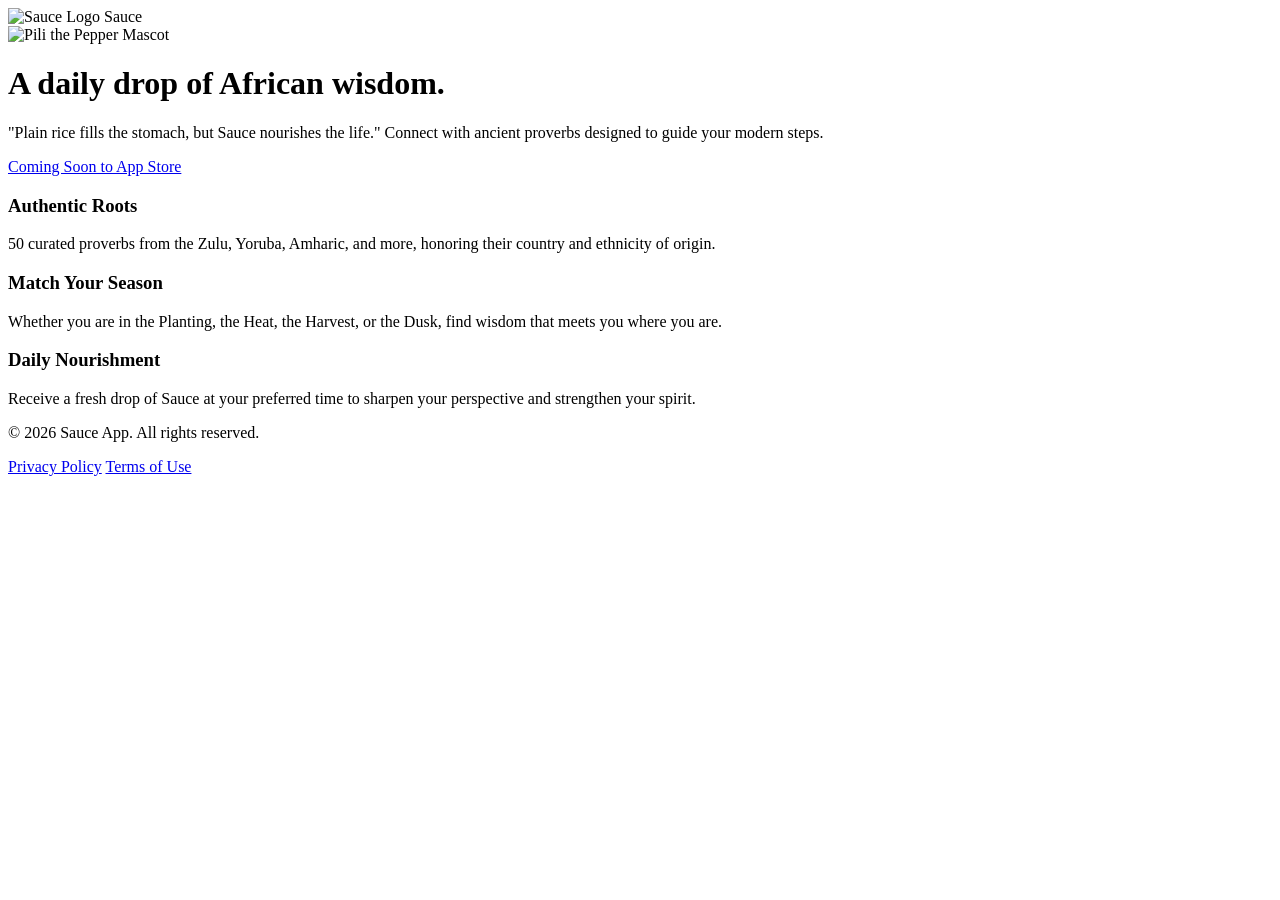
==== index.html @ 98c3d877 "Create initial index.html for Sauce App Initial HTML structure for the Sauce App website, including " ====
<!DOCTYPE html>
<html lang="en">
<head>
    <meta charset="UTF-8">
    <meta name="viewport" content="width=device-width, initial-scale=1.0">
    <title>Sauce | Daily African Wisdom</title>
    <link rel="stylesheet" href="styles.css">
    <link href="https://fonts.googleapis.com/css2?family=DM+Sans:wght@400;700&family=Fraunces:wght@900&display=swap" rel="stylesheet">
</head>
<body>
    <header>
        <div class="logo-container">
            <img src="saucelogo-rnobg.png" alt="Sauce Logo" class="logo-img">
            <span>Sauce</span>
        </div>
    </header>

    <main class="hero">
        <img src="saucelogo-rnobg.png" alt="Pili the Pepper Mascot" class="hero-mascot">
        <h1>A daily drop of African wisdom.</h1>
        <p>"Plain rice fills the stomach, but Sauce nourishes the life." Connect with ancient proverbs designed to guide your modern steps.</p>
        <div class="cta-group">
            <a href="#" class="cta-button">Coming Soon to App Store</a>
        </div>
    </main>

    <section class="features">
        <div class="feature-card">
            <h3>Authentic Roots</h3>
            <p>50 curated proverbs from the Zulu, Yoruba, Amharic, and more, honoring their country and ethnicity of origin.</p>
        </div>
        <div class="feature-card">
            <h3>Match Your Season</h3>
            <p>Whether you are in the Planting, the Heat, the Harvest, or the Dusk, find wisdom that meets you where you are.</p>
        </div>
        <div class="feature-card">
            <h3>Daily Nourishment</h3>
            <p>Receive a fresh drop of Sauce at your preferred time to sharpen your perspective and strengthen your spirit.</p>
        </div>
    </section>

    <footer>
        <p>&copy; 2026 Sauce App. All rights reserved.</p>
        <nav>
            <a href="privacy.html">Privacy Policy</a>
            <a href="terms.html">Terms of Use</a>
        </nav>
    </footer>
</body>
</html>
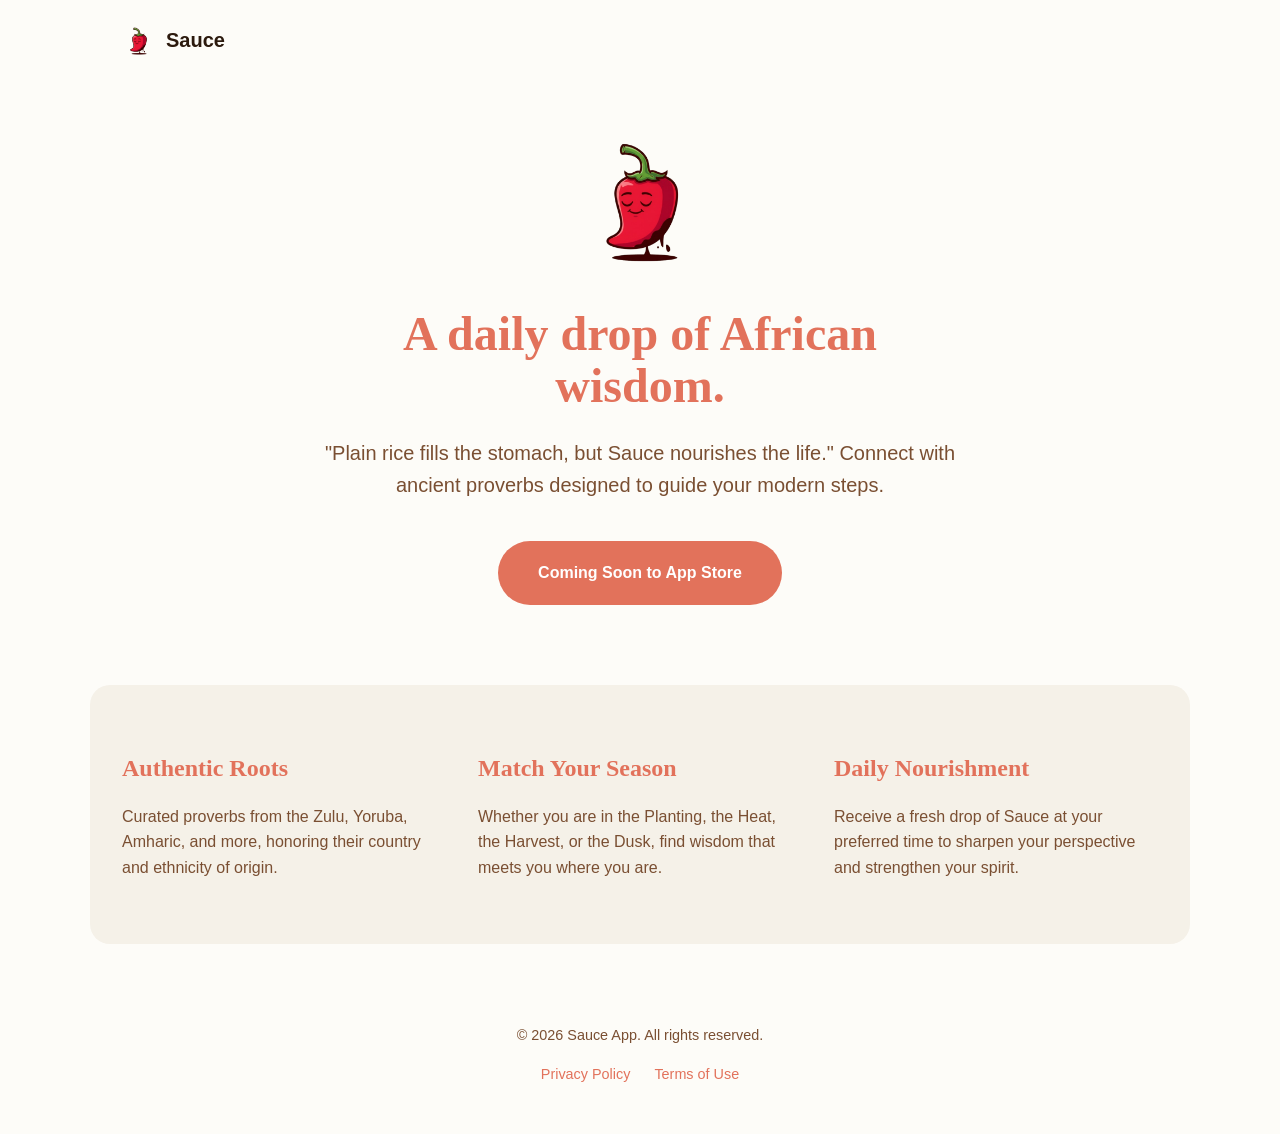
==== commit 3adb4129: "Remove '50' from proverbs description" ====
--- a/index.html
+++ b/index.html
@@ -27,7 +27,7 @@
     <section class="features">
         <div class="feature-card">
             <h3>Authentic Roots</h3>
-            <p>50 curated proverbs from the Zulu, Yoruba, Amharic, and more, honoring their country and ethnicity of origin.</p>
+            <p>Curated proverbs from the Zulu, Yoruba, Amharic, and more, honoring their country and ethnicity of origin.</p>
         </div>
         <div class="feature-card">
             <h3>Match Your Season</h3>
--- a/styles.css
+++ b/styles.css
@@ -0,0 +1,89 @@
+/* Sauce Design Tokens */
+:root {
+    --cream: #FDFCF8;
+    --cream-dark: #F5F1E8;
+    --terracotta: #E2725B;
+    --umber: #2C1A0E;
+    --brown-mid: #7A4F32;
+    --font-display: 'Fraunces', serif;
+    --font-body: 'DM Sans', sans-serif;
+    --radius-lg: 20px;
+}
+
+* { margin: 0; padding: 0; box-sizing: border-box; }
+
+body {
+    background-color: var(--cream);
+    color: var(--umber);
+    font-family: var(--font-body);
+    line-height: 1.6;
+    display: flex;
+    flex-direction: column;
+    min-height: 100vh;
+}
+
+h1, h3 { font-family: var(--font-display); font-weight: 900; }
+
+header {
+    padding: 1.5rem 2rem;
+    max-width: 1100px;
+    margin: 0 auto;
+    width: 100%;
+}
+
+.logo-container { display: flex; align-items: center; gap: 12px; font-weight: 700; font-size: 1.25rem; }
+.logo-img { width: 32px; height: 32px; }
+
+.hero {
+    text-align: center;
+    padding: 3rem 1.5rem;
+    max-width: 700px;
+    margin: 0 auto;
+    flex-grow: 1;
+}
+
+.hero-mascot { width: 140px; margin-bottom: 2rem; }
+.hero h1 { font-size: 3rem; color: var(--terracotta); margin-bottom: 1.5rem; line-height: 1.1; }
+.hero p { font-size: 1.25rem; color: var(--brown-mid); margin-bottom: 2.5rem; }
+
+.cta-button {
+    background-color: var(--terracotta);
+    color: #fff;
+    padding: 1.2rem 2.5rem;
+    border-radius: 100px;
+    text-decoration: none;
+    font-weight: 700;
+    transition: 0.3s ease;
+    display: inline-block;
+}
+
+.cta-button:hover { transform: translateY(-3px); box-shadow: 0 10px 20px rgba(226, 114, 91, 0.2); }
+
+.features {
+    background-color: var(--cream-dark);
+    padding: 4rem 2rem;
+    display: grid;
+    grid-template-columns: repeat(auto-fit, minmax(280px, 1fr));
+    gap: 2rem;
+    max-width: 1100px;
+    margin: 2rem auto;
+    border-radius: var(--radius-lg);
+}
+
+.feature-card h3 { color: var(--terracotta); margin-bottom: 1rem; font-size: 1.5rem; }
+.feature-card p { color: var(--brown-mid); }
+
+footer {
+    padding: 3rem 1rem;
+    text-align: center;
+    font-size: 0.9rem;
+    color: var(--brown-mid);
+}
+
+footer nav { margin-top: 1rem; }
+footer a { color: var(--terracotta); text-decoration: none; margin: 0 10px; }
+
+/* Legal Pages Styling */
+.legal-container { max-width: 800px; margin: 4rem auto; padding: 0 1.5rem; }
+.legal-container h1 { color: var(--terracotta); margin-bottom: 2rem; }
+.legal-container h2 { margin-top: 2rem; }
